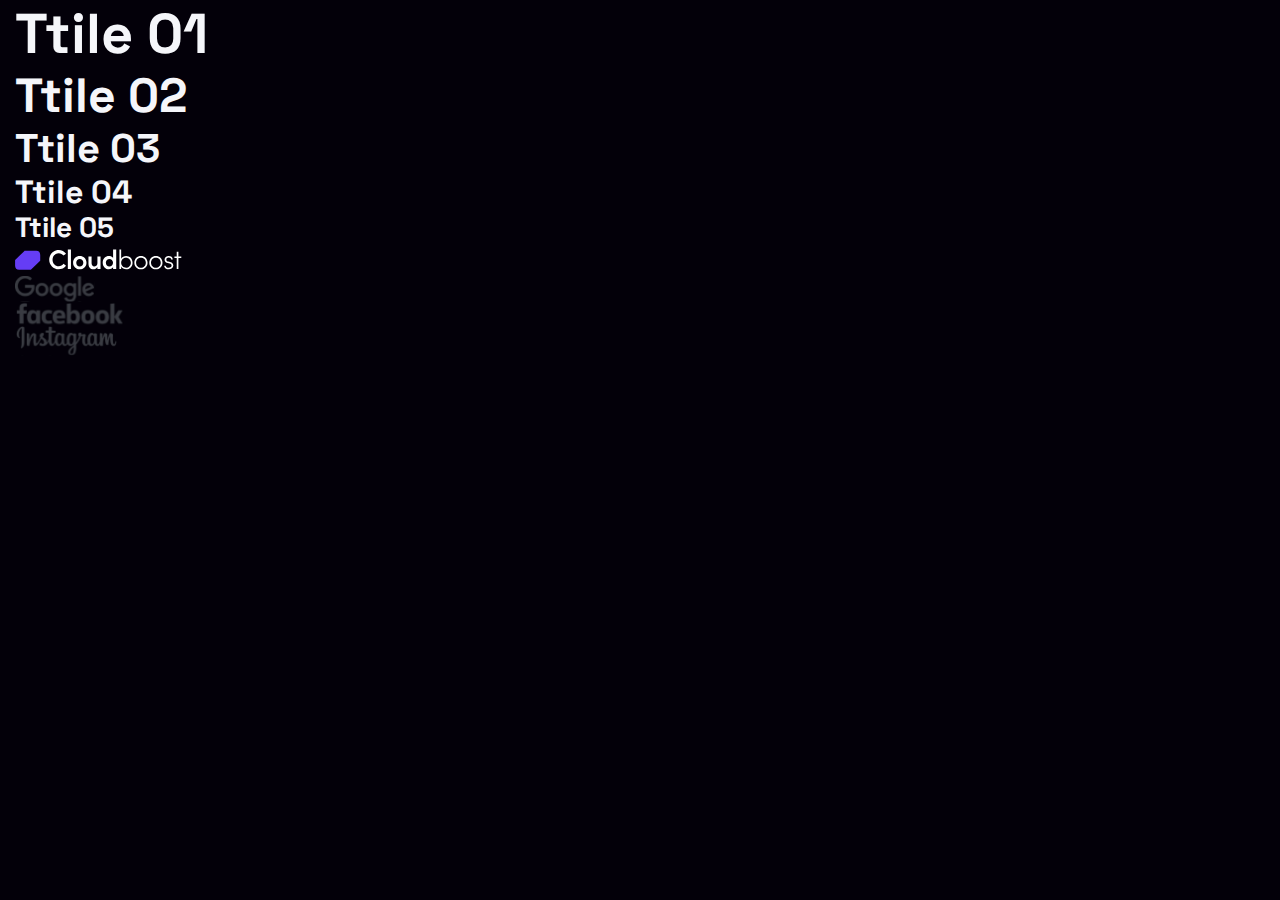
==== index.html @ 947f38cb "Configurações iniciais do projeto: Estrutura de pastas, arquivos e imagens" ====
<!DOCTYPE html>
<html lang="pt-br">

<head>
    <link rel="preconnect" href="https://fonts.googleapis.com">
    <link rel="preconnect" href="https://fonts.gstatic.com" crossorigin>
    <link href="https://fonts.googleapis.com/css2?family=Space+Grotesk:wght@300..700&display=swap" rel="stylesheet">
    <link
        href="https://fonts.googleapis.com/css2?family=Inter:ital,opsz,wght@0,14..32,100..900;1,14..32,100..900&display=swap"
        rel="stylesheet">

    <meta charset="UTF-8">
    <meta name="viewport" content="width=device-width, initial-scale=1.0">
    <title>Cloudboost</title>
    <link rel="stylesheet" href="./css/main.min.css">
</head>

<body>
    <div class="container">
        <h1>Ttile 01</h1>
        <h2>Ttile 02</h2>
        <h3>Ttile 03</h3>
        <h4>Ttile 04</h4>
        <h5>Ttile 05</h5>
        <img src="./img/logo.svg" alt="">
        <img src="img/google.svg" alt="">
        <img src="img/facebook.svg" alt="">
        <img src="img/instagram.svg" alt="">
    </div>

</body>

</html>
---- css/main.min.css ----
*{margin:0;padding:0;box-sizing:border-box}html{font-size:62.5%;background:#030009}img{max-width:100%;display:block}a{display:block;text-decoration:none}button{all:unset;cursor:pointer}ul{list-style:none}.container{width:100%;padding:0 1.5rem;max-width:151.6rem;margin:0 auto}html{font-family:"Inter",sans-serif;color:#f5f6fa}h1,h2,h3,h4,h5,h6{font-family:"Space Grotesk",sans-serif;font-weight:700;line-height:120%}h1{font-size:5.6rem}h2{font-size:4.8rem}h3{font-size:4rem}h4{font-size:3.2rem}h5{font-size:2.8rem}/*# sourceMappingURL=main.min.css.map */
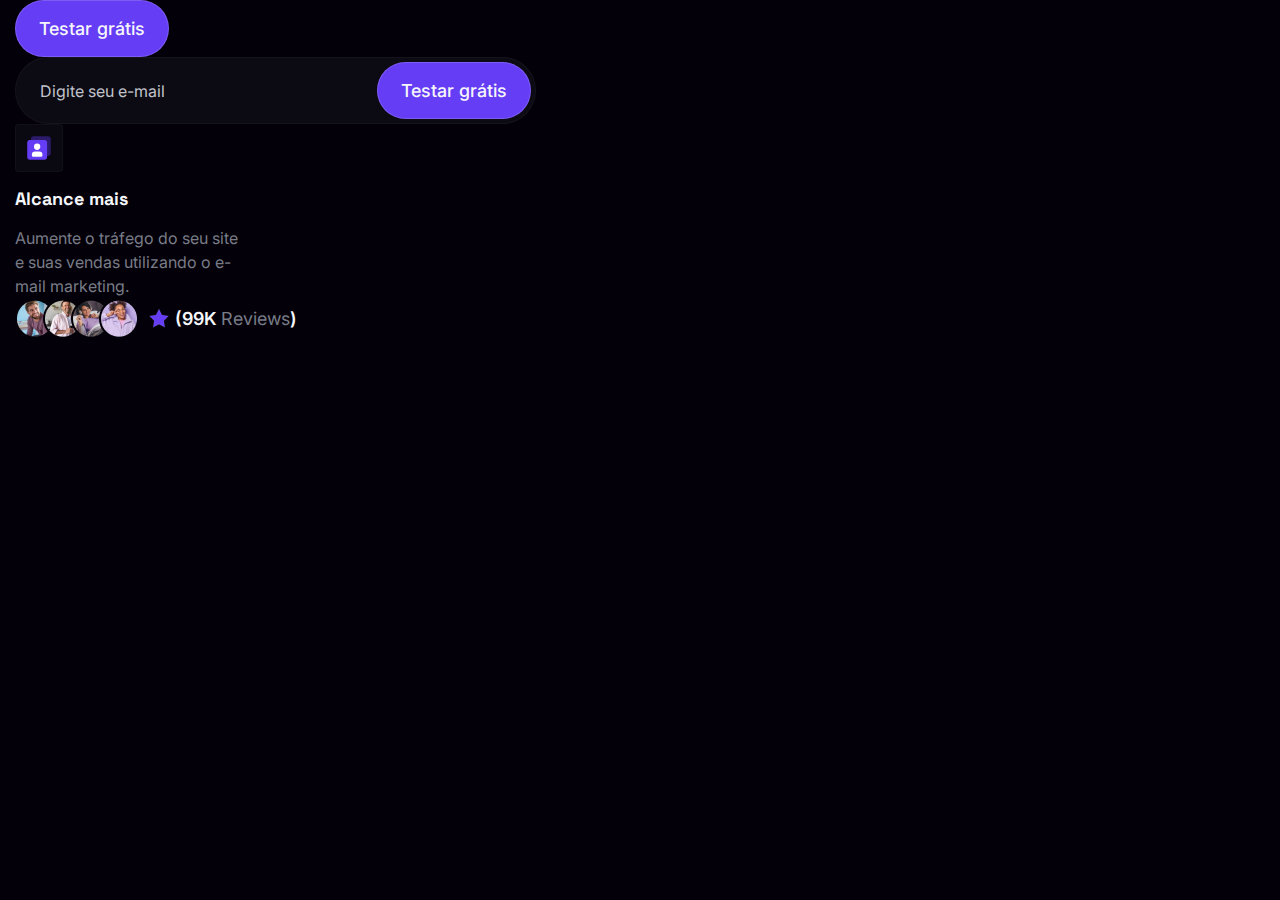
==== commit 482cb409: "Componentes finalizados" ====
--- a/index.html
+++ b/index.html
@@ -17,15 +17,32 @@
 
 <body>
     <div class="container">
-        <h1>Ttile 01</h1>
-        <h2>Ttile 02</h2>
-        <h3>Ttile 03</h3>
-        <h4>Ttile 04</h4>
-        <h5>Ttile 05</h5>
-        <img src="./img/logo.svg" alt="">
-        <img src="img/google.svg" alt="">
-        <img src="img/facebook.svg" alt="">
-        <img src="img/instagram.svg" alt="">
+        <a href="#" class="btn-primary">Testar grátis</a>
+
+        <form action="" class="form-email">
+            <input type="email" placeholder="Digite seu e-mail">
+            <button type="submit" class="btn-primary">Testar grátis</button>
+        </form>
+
+        <div class="card">
+            <div class="icon">
+                <img src="./img/icon-alcance.svg" alt="Ícone alcance mais">
+            </div>
+
+            <div class="text">
+                <h6>Alcance mais</h6>
+                <p>Aumente o tráfego do seu site e suas vendas utilizando o e-mail marketing.</p>
+            </div>
+        </div>
+
+        <div class="review">
+            <img src="./img/users.png" alt="Fotos dos usuários">
+
+            <div>
+                <img src="./img/icon-star.svg" alt="Ícone de estrela">
+                <p>(99K <span>Reviews</span>)</p>
+            </div>
+        </div>
     </div>
 
 </body>
--- a/css/main.min.css
+++ b/css/main.min.css
@@ -1 +1 @@
-*{margin:0;padding:0;box-sizing:border-box}html{font-size:62.5%;background:#030009}img{max-width:100%;display:block}a{display:block;text-decoration:none}button{all:unset;cursor:pointer}ul{list-style:none}.container{width:100%;padding:0 1.5rem;max-width:151.6rem;margin:0 auto}html{font-family:"Inter",sans-serif;color:#f5f6fa}h1,h2,h3,h4,h5,h6{font-family:"Space Grotesk",sans-serif;font-weight:700;line-height:120%}h1{font-size:5.6rem}h2{font-size:4.8rem}h3{font-size:4rem}h4{font-size:3.2rem}h5{font-size:2.8rem}/*# sourceMappingURL=main.min.css.map */+*{margin:0;padding:0;box-sizing:border-box}html{font-size:62.5%;background:#030009}img{max-width:100%;display:block}a{display:inline-block;text-decoration:none}button{all:unset;cursor:pointer}ul{list-style:none}.container{width:100%;padding:0 1.5rem;max-width:151.6rem;margin:0 auto}html{font-family:"Inter",sans-serif;color:#f5f6fa}h1,h2,h3,h4,h5,h6{font-family:"Space Grotesk",sans-serif;font-weight:700;line-height:120%}h1{font-size:5.6rem}h2{font-size:4.8rem}h3{font-size:4rem}h4{font-size:3.2rem}h5{font-size:2.8rem}.btn-primary{padding:1.4rem 2.3rem;border:1px solid rgba(255,255,255,.16);border-radius:10rem;background-color:#653df5;color:#f5f6fa;font-size:1.8rem;font-weight:500;line-height:150%;transition:background-color .3s ease}.btn-primary:hover{background-color:#4e32b5}.form-email{padding:.4rem .4rem .4rem 2.4rem;border-radius:10rem;border:1px solid rgba(255,255,255,.04);background:rgba(255,255,255,.04);max-width:52.1rem;display:flex;gap:1.6rem}.form-email input{all:unset;flex:1;color:#f5f6fa;font-size:1.6rem;line-height:150%}.form-email input::-moz-placeholder{color:#c0c3cc}.form-email input::placeholder{color:#c0c3cc}.card{width:100%;max-width:22.5rem}.card .icon{width:4.8rem;height:4.8rem;padding:1.1rem;border-radius:4px;border:1px solid rgba(255,255,255,.03);background:rgba(255,255,255,.03);margin-bottom:1.6rem}.card .text h6{font-size:1.8rem;font-weight:700;line-height:120%;margin-bottom:1.6rem}.card .text p{color:#787c87;font-size:1.6rem;line-height:150%}.review{display:flex;align-items:center;gap:.8rem}.review div{display:flex;align-items:center;gap:.4rem}.review div p{color:#f5f6fa;font-size:1.8rem;font-weight:600;line-height:150%}.review div p span{color:#787c87;font-weight:400}/*# sourceMappingURL=main.min.css.map */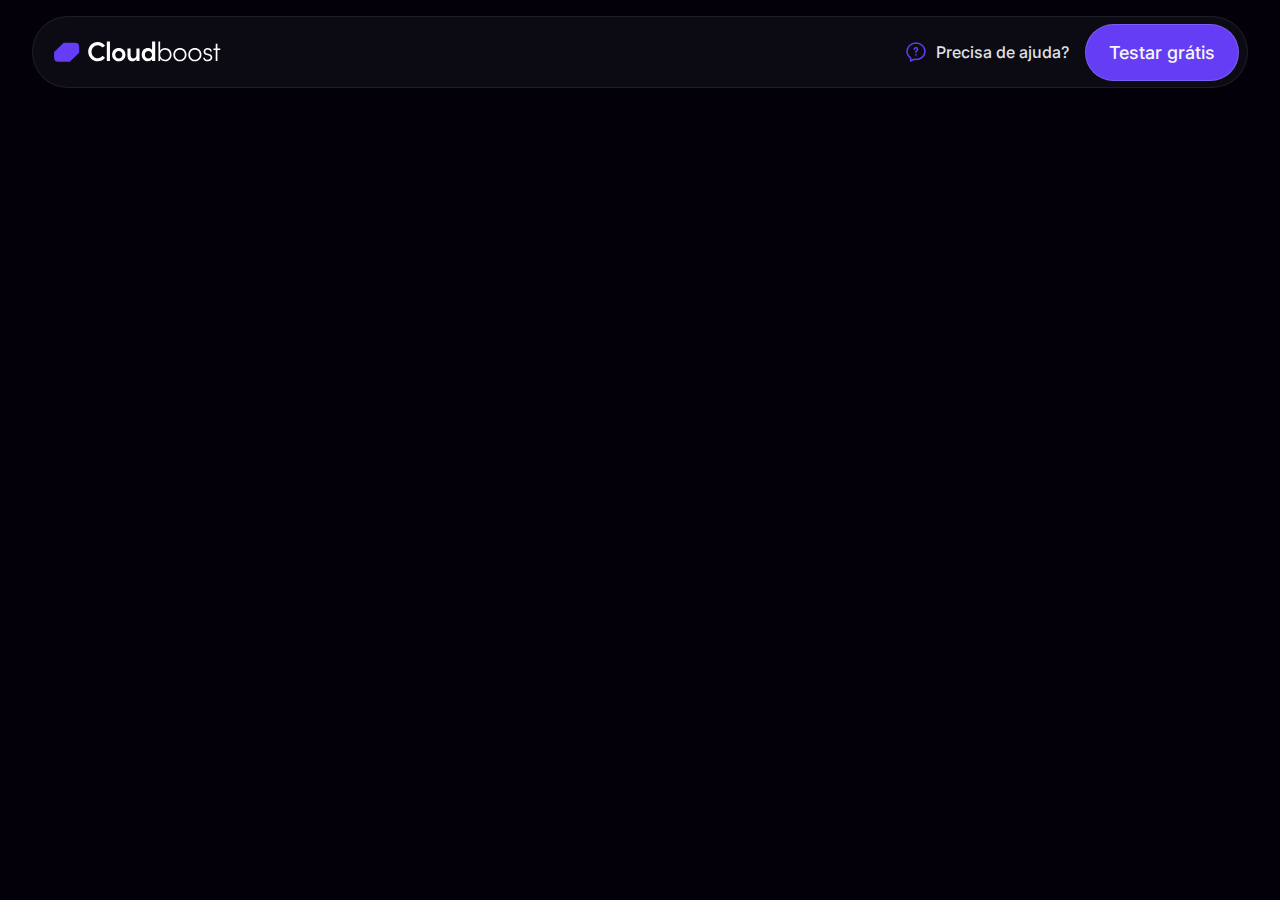
==== commit 05c39350: "Header finalizada" ====
--- a/index.html
+++ b/index.html
@@ -16,34 +16,24 @@
 </head>
 
 <body>
-    <div class="container">
-        <a href="#" class="btn-primary">Testar grátis</a>
+    <header>
+        <div class="container">
+            <div class="content-header">
+                <a href="#">
+                    <img src="./img/logo.svg" alt="Logo Cloudboost">
+                </a>
 
-        <form action="" class="form-email">
-            <input type="email" placeholder="Digite seu e-mail">
-            <button type="submit" class="btn-primary">Testar grátis</button>
-        </form>
+                <nav>
+                    <a href="#">
+                        <img src="./img/icon-help.svg" alt="">
+                        <span>Precisa de ajuda?</span>
+                    </a>
 
-        <div class="card">
-            <div class="icon">
-                <img src="./img/icon-alcance.svg" alt="Ícone alcance mais">
-            </div>
-
-            <div class="text">
-                <h6>Alcance mais</h6>
-                <p>Aumente o tráfego do seu site e suas vendas utilizando o e-mail marketing.</p>
+                    <a href="#" class="btn-primary">Testar grátis</a>
+                </nav>
             </div>
         </div>
-
-        <div class="review">
-            <img src="./img/users.png" alt="Fotos dos usuários">
-
-            <div>
-                <img src="./img/icon-star.svg" alt="Ícone de estrela">
-                <p>(99K <span>Reviews</span>)</p>
-            </div>
-        </div>
-    </div>
+    </header>
 
 </body>
 
--- a/css/main.min.css
+++ b/css/main.min.css
@@ -1 +1 @@
-*{margin:0;padding:0;box-sizing:border-box}html{font-size:62.5%;background:#030009}img{max-width:100%;display:block}a{display:inline-block;text-decoration:none}button{all:unset;cursor:pointer}ul{list-style:none}.container{width:100%;padding:0 1.5rem;max-width:151.6rem;margin:0 auto}html{font-family:"Inter",sans-serif;color:#f5f6fa}h1,h2,h3,h4,h5,h6{font-family:"Space Grotesk",sans-serif;font-weight:700;line-height:120%}h1{font-size:5.6rem}h2{font-size:4.8rem}h3{font-size:4rem}h4{font-size:3.2rem}h5{font-size:2.8rem}.btn-primary{padding:1.4rem 2.3rem;border:1px solid rgba(255,255,255,.16);border-radius:10rem;background-color:#653df5;color:#f5f6fa;font-size:1.8rem;font-weight:500;line-height:150%;transition:background-color .3s ease}.btn-primary:hover{background-color:#4e32b5}.form-email{padding:.4rem .4rem .4rem 2.4rem;border-radius:10rem;border:1px solid rgba(255,255,255,.04);background:rgba(255,255,255,.04);max-width:52.1rem;display:flex;gap:1.6rem}.form-email input{all:unset;flex:1;color:#f5f6fa;font-size:1.6rem;line-height:150%}.form-email input::-moz-placeholder{color:#c0c3cc}.form-email input::placeholder{color:#c0c3cc}.card{width:100%;max-width:22.5rem}.card .icon{width:4.8rem;height:4.8rem;padding:1.1rem;border-radius:4px;border:1px solid rgba(255,255,255,.03);background:rgba(255,255,255,.03);margin-bottom:1.6rem}.card .text h6{font-size:1.8rem;font-weight:700;line-height:120%;margin-bottom:1.6rem}.card .text p{color:#787c87;font-size:1.6rem;line-height:150%}.review{display:flex;align-items:center;gap:.8rem}.review div{display:flex;align-items:center;gap:.4rem}.review div p{color:#f5f6fa;font-size:1.8rem;font-weight:600;line-height:150%}.review div p span{color:#787c87;font-weight:400}/*# sourceMappingURL=main.min.css.map */+*{margin:0;padding:0;box-sizing:border-box}html{font-size:62.5%;background:#030009}img{max-width:100%;display:block}a{display:inline-block;text-decoration:none}button{all:unset;cursor:pointer}ul{list-style:none}.container{width:100%;max-width:124.6rem;padding:0 1.5rem;margin:0 auto}html{font-family:"Inter",sans-serif;color:#f5f6fa}h1,h2,h3,h4,h5,h6{font-family:"Space Grotesk",sans-serif;font-weight:700;line-height:120%}h1{font-size:5.6rem}h2{font-size:4.8rem}h3{font-size:4rem}h4{font-size:3.2rem}h5{font-size:2.8rem}.btn-primary{padding:1.4rem 2.3rem;border:1px solid rgba(255,255,255,.16);border-radius:10rem;background-color:#653df5;color:#f5f6fa;font-size:1.8rem;font-weight:500;line-height:150%;transition:background-color .3s ease}.btn-primary:hover{background-color:#4e32b5}.form-email{padding:.4rem .4rem .4rem 2.4rem;border-radius:10rem;border:1px solid rgba(255,255,255,.04);background:rgba(255,255,255,.04);max-width:52.1rem;display:flex;align-items:center;gap:1.6rem}.form-email input{all:unset;flex:1;color:#f5f6fa;font-size:1.6rem;line-height:150%}.form-email input::-moz-placeholder{color:#c0c3cc}.form-email input::placeholder{color:#c0c3cc}.card{width:100%;max-width:22.5rem}.card .icon{width:4.8rem;height:4.8rem;padding:1.1rem;border-radius:4px;border:1px solid rgba(255,255,255,.03);background:rgba(255,255,255,.03);margin-bottom:1.6rem}.card .text h6{font-size:1.8rem;font-weight:700;line-height:120%;margin-bottom:1.6rem}.card .text p{color:#787c87;font-size:1.6rem;line-height:150%}.review{display:flex;align-items:center;gap:.8rem}.review div{display:flex;align-items:center;gap:.4rem}.review div p{color:#f5f6fa;font-size:1.8rem;font-weight:600;line-height:150%}.review div p span{color:#787c87;font-weight:400}header{position:sticky;top:1.6rem;z-index:10;margin-top:1.6rem}header .content-header{border-radius:10rem;border:1px solid rgba(255,255,255,.08);background:rgba(255,255,255,.04);display:flex;align-items:center;justify-content:space-between;height:7.2rem;padding:.8rem .8rem .8rem 2.1rem}header .content-header nav{display:flex;align-items:center;gap:1.6rem}header .content-header nav a{display:flex;align-items:center;gap:.8rem}header .content-header nav a span{color:#dfe1e8;font-size:1.6rem;font-weight:500;line-height:150%;transition:color .3s ease}header .content-header nav a span:hover{color:#653df5}/*# sourceMappingURL=main.min.css.map */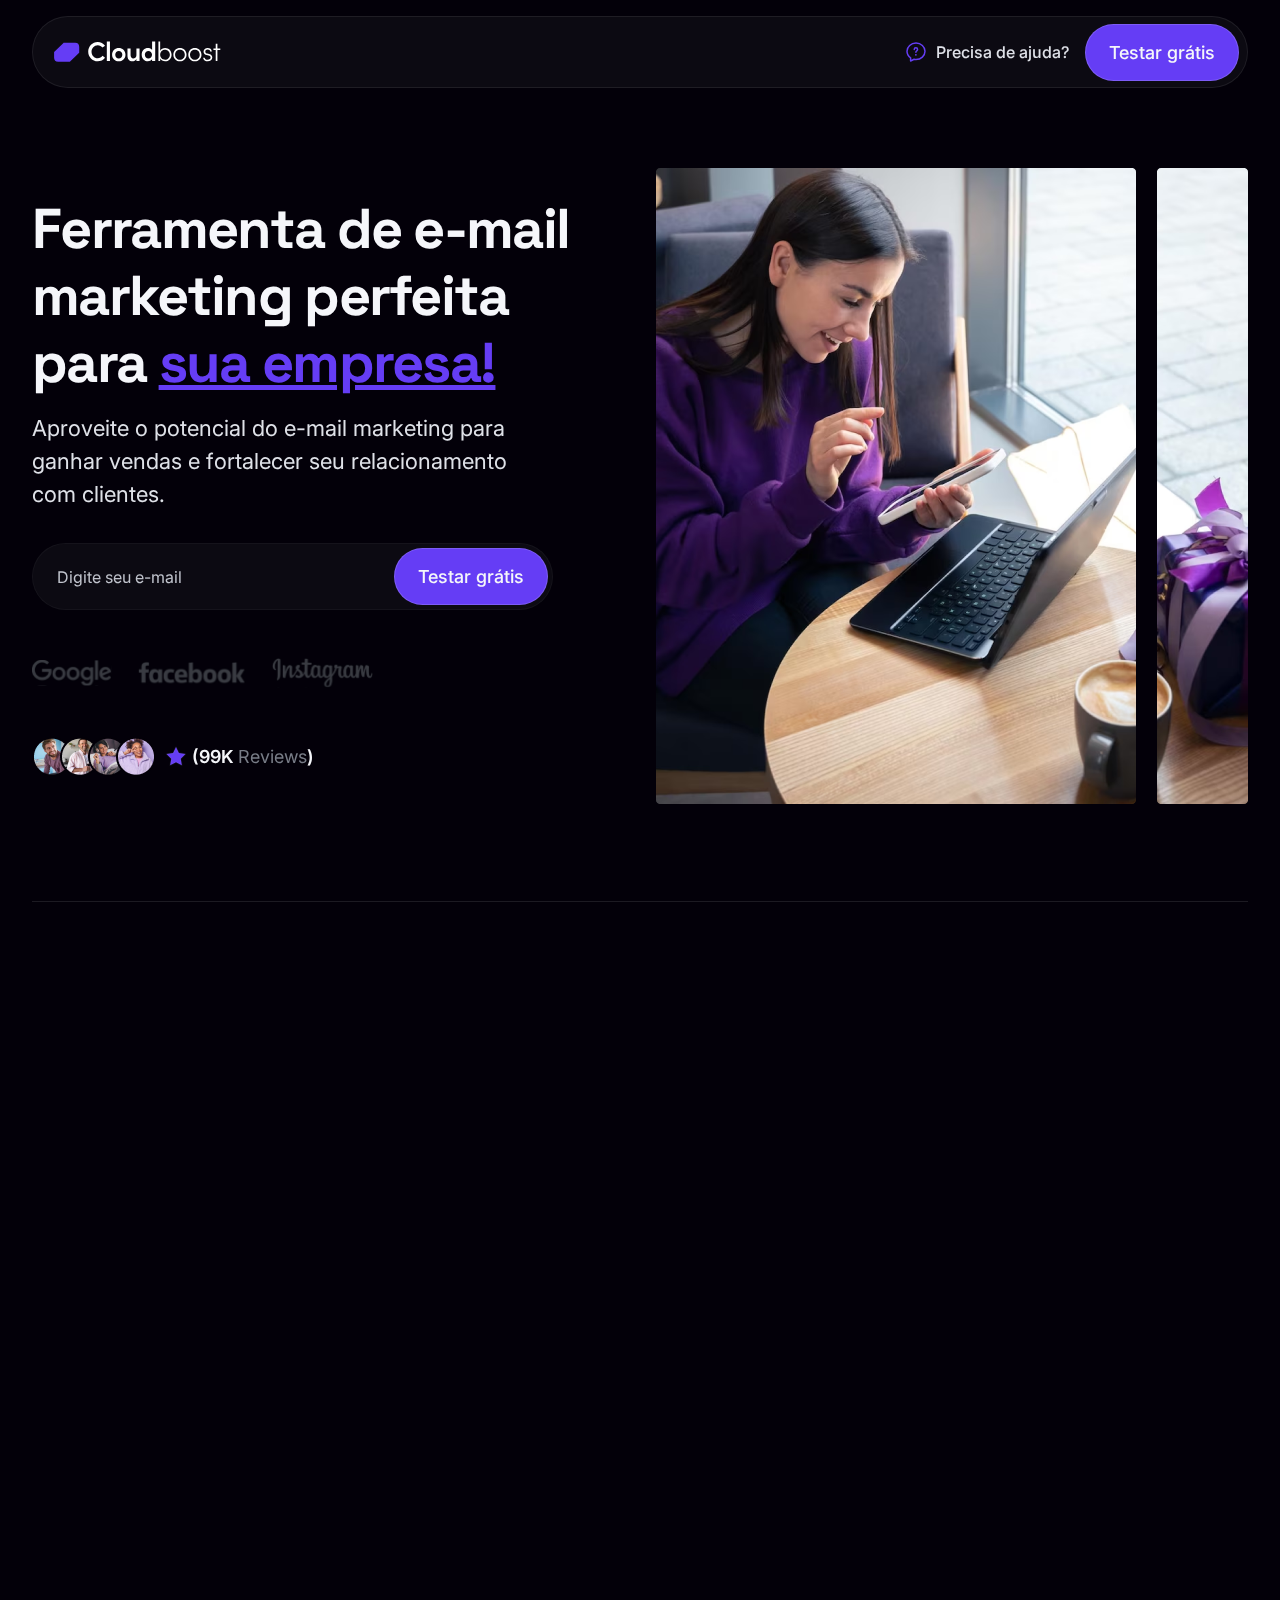
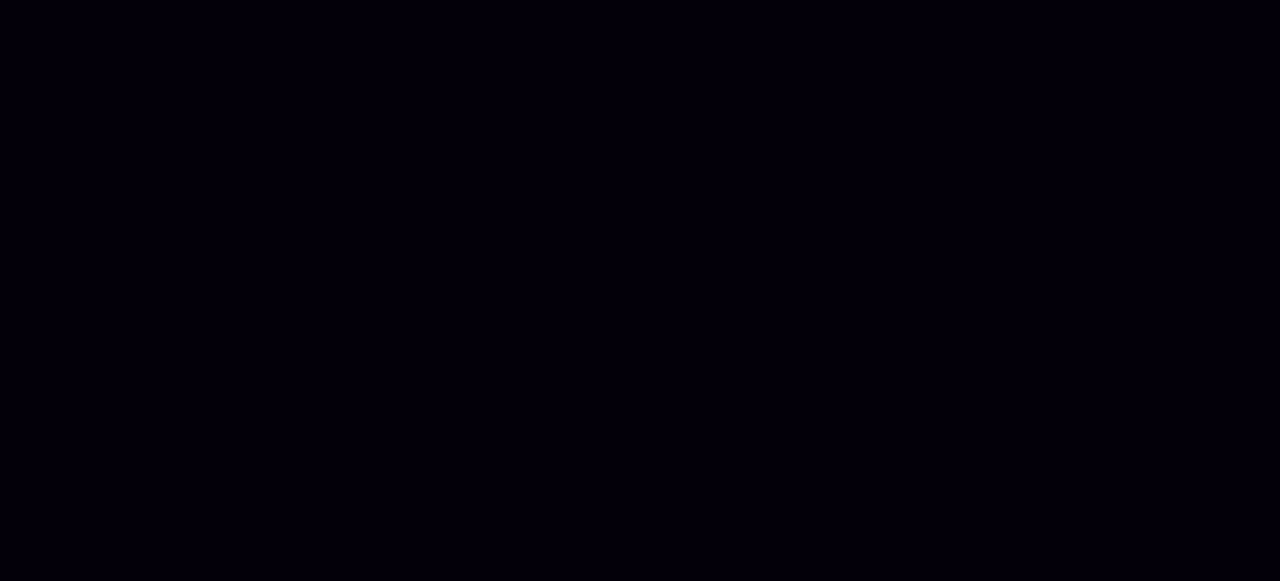
==== commit db29e684: "Versão desktop finalizada" ====
--- a/index.html
+++ b/index.html
@@ -12,13 +12,15 @@
     <meta charset="UTF-8">
     <meta name="viewport" content="width=device-width, initial-scale=1.0">
     <title>Cloudboost</title>
+
+    <link href="https://unpkg.com/aos@2.3.1/dist/aos.css" rel="stylesheet">
     <link rel="stylesheet" href="./css/main.min.css">
 </head>
 
 <body>
     <header>
         <div class="container">
-            <div class="content-header">
+            <div class="content-header" data-aos="fade-up">
                 <a href="#">
                     <img src="./img/logo.svg" alt="Logo Cloudboost">
                 </a>
@@ -35,6 +37,119 @@
         </div>
     </header>
 
+    <main>
+        <section class="s-hero">
+            <div class="container">
+                <div class="hero-content">
+                    <div class="left" data-aos="fade-left">
+                        <h1>Ferramenta de e-mail marketing perfeita para <span>sua empresa!</span></h1>
+
+                        <p>Aproveite o potencial do e-mail marketing para ganhar vendas e fortalecer seu relacionamento
+                            com
+                            clientes.</p>
+
+                        <form class="form-email">
+                            <input type="email" placeholder="Digite seu e-mail">
+                            <button type="submit" class="btn-primary">Testar grátis</button>
+                        </form>
+
+                        <ul>
+                            <li><img src="./img/google.svg" alt="Google"></li>
+                            <li><img src="./img/facebook.svg" alt="Facebook"></li>
+                            <li><img src="./img/instagram.svg" alt="instagram"></li>
+                        </ul>
+
+                        <div class="review">
+                            <img src="./img/users.png" alt="Fotos dos usuários">
+
+                            <div>
+                                <img src="./img/icon-star.svg" alt="Ícone de estrela">
+                                <p>(99K <span>Reviews</span>)</p>
+                            </div>
+                        </div>
+                    </div>
+
+                    <img src="./img/main-image.png" alt="" data-aos="fade-right">
+                </div>
+            </div>
+        </section>
+
+        <section class="s-recursos">
+            <div class="container">
+                <div class="top" data-aos="fade-right">
+                    <h3>Conheça os recursos da ferramenta de e-mail marketing CloudBoost</h3>
+                    <p>Mais de 5.000 empresas que utilizam ✌️</p>
+                </div>
+
+                <div class="cards" data-aos="fade-up">
+                    <div class="card">
+                        <div class="icon">
+                            <img src="./img/icon-alcance.svg" alt="">
+                        </div>
+
+                        <div class="text">
+                            <h6>Alcance mais</h6>
+                            <p>Aumente o tráfego do seu<br> site e suas vendas utilizando<br> o e-mail marketing.</p>
+                        </div>
+                    </div>
+
+                    <div class="card">
+                        <div class="icon">
+                            <img src="./img/icon-gaste.svg" alt="">
+                        </div>
+
+                        <div class="text">
+                            <h6>Gaste menos</h6>
+                            <p>Com a ferramenta você faz envios em massa, gastando menos de<br> R$ 0,01 por mensagem!
+                            </p>
+                        </div>
+                    </div>
+
+                    <div class="card">
+                        <div class="icon">
+                            <img src="./img/icon-autonomia.svg" alt="">
+                        </div>
+
+                        <div class="text">
+                            <h6>Autonomia e resultado</h6>
+                            <p>Crie listas de contatos,<br> campanhas e ainda analise o resultado de cada envio.</p>
+                        </div>
+                    </div>
+
+                    <div class="card">
+                        <div class="icon">
+                            <img src="./img/icon-alcance.svg" alt="">
+                        </div>
+
+                        <div class="text">
+                            <h6>Templates Boost</h6>
+                            <p>Modelos prontos para cada tipo de e-mail: newsletter, lançamento, campanha de vendas e
+                                outros.</p>
+                        </div>
+                    </div>
+                </div>
+            </div>
+        </section>
+
+        <section class="s-marketing" data-aos="zoom-in">
+            <div class="container">
+                <div class="box">
+                    <h2>Alavanque com a Ferramenta de E-mail Marketing Perfeita!</h2>
+                    <p>Aumente as conversões, nutra relacionamentos e alcance o sucesso. Experimente agora mesmo!</p>
+                    <a href="#" class="btn-primary">Testar grátis</a>
+                </div>
+            </div>
+        </section>
+    </main>
+
+    <script src="https://unpkg.com/aos@2.3.1/dist/aos.js"></script>
+
+    <script>
+        AOS.init({
+            duration: 1000, // 1 segundo
+            disable: 'mobile'
+        });
+    </script>
 </body>
 
 </html>--- a/css/main.min.css
+++ b/css/main.min.css
@@ -1 +1 @@
-*{margin:0;padding:0;box-sizing:border-box}html{font-size:62.5%;background:#030009}img{max-width:100%;display:block}a{display:inline-block;text-decoration:none}button{all:unset;cursor:pointer}ul{list-style:none}.container{width:100%;max-width:124.6rem;padding:0 1.5rem;margin:0 auto}html{font-family:"Inter",sans-serif;color:#f5f6fa}h1,h2,h3,h4,h5,h6{font-family:"Space Grotesk",sans-serif;font-weight:700;line-height:120%}h1{font-size:5.6rem}h2{font-size:4.8rem}h3{font-size:4rem}h4{font-size:3.2rem}h5{font-size:2.8rem}.btn-primary{padding:1.4rem 2.3rem;border:1px solid rgba(255,255,255,.16);border-radius:10rem;background-color:#653df5;color:#f5f6fa;font-size:1.8rem;font-weight:500;line-height:150%;transition:background-color .3s ease}.btn-primary:hover{background-color:#4e32b5}.form-email{padding:.4rem .4rem .4rem 2.4rem;border-radius:10rem;border:1px solid rgba(255,255,255,.04);background:rgba(255,255,255,.04);max-width:52.1rem;display:flex;align-items:center;gap:1.6rem}.form-email input{all:unset;flex:1;color:#f5f6fa;font-size:1.6rem;line-height:150%}.form-email input::-moz-placeholder{color:#c0c3cc}.form-email input::placeholder{color:#c0c3cc}.card{width:100%;max-width:22.5rem}.card .icon{width:4.8rem;height:4.8rem;padding:1.1rem;border-radius:4px;border:1px solid rgba(255,255,255,.03);background:rgba(255,255,255,.03);margin-bottom:1.6rem}.card .text h6{font-size:1.8rem;font-weight:700;line-height:120%;margin-bottom:1.6rem}.card .text p{color:#787c87;font-size:1.6rem;line-height:150%}.review{display:flex;align-items:center;gap:.8rem}.review div{display:flex;align-items:center;gap:.4rem}.review div p{color:#f5f6fa;font-size:1.8rem;font-weight:600;line-height:150%}.review div p span{color:#787c87;font-weight:400}header{position:sticky;top:1.6rem;z-index:10;margin-top:1.6rem}header .content-header{border-radius:10rem;border:1px solid rgba(255,255,255,.08);background:rgba(255,255,255,.04);display:flex;align-items:center;justify-content:space-between;height:7.2rem;padding:.8rem .8rem .8rem 2.1rem}header .content-header nav{display:flex;align-items:center;gap:1.6rem}header .content-header nav a{display:flex;align-items:center;gap:.8rem}header .content-header nav a span{color:#dfe1e8;font-size:1.6rem;font-weight:500;line-height:150%;transition:color .3s ease}header .content-header nav a span:hover{color:#653df5}/*# sourceMappingURL=main.min.css.map */+*{margin:0;padding:0;box-sizing:border-box}html{font-size:62.5%;background:#030009}img{max-width:100%;display:block}a{display:inline-block;text-decoration:none}button{all:unset;cursor:pointer}ul{list-style:none}.container{width:100%;max-width:124.6rem;padding:0 1.5rem;margin:0 auto}html{font-family:"Inter",sans-serif;color:#f5f6fa}h1,h2,h3,h4,h5,h6{font-family:"Space Grotesk",sans-serif;font-weight:700;line-height:120%}h1{font-size:5.6rem}h2{font-size:4.8rem}h3{font-size:4rem}h4{font-size:3.2rem}h5{font-size:2.8rem}.btn-primary{padding:1.4rem 2.3rem;border:1px solid rgba(255,255,255,.16);border-radius:10rem;background-color:#653df5;color:#f5f6fa;font-size:1.8rem;font-weight:500;line-height:150%;transition:background-color .3s ease}.btn-primary:hover{background-color:#4e32b5}.form-email{padding:.4rem .4rem .4rem 2.4rem;border-radius:10rem;border:1px solid rgba(255,255,255,.04);background:rgba(255,255,255,.04);max-width:52.1rem;display:flex;align-items:center;gap:1.6rem}.form-email input{all:unset;flex:1;color:#f5f6fa;font-size:1.6rem;line-height:150%}.form-email input::-moz-placeholder{color:#c0c3cc}.form-email input::placeholder{color:#c0c3cc}.card{width:100%;max-width:24.8rem}.card .icon{width:4.8rem;height:4.8rem;padding:.8rem;border-radius:4px;border:1px solid rgba(255,255,255,.03);background:rgba(255,255,255,.03);margin-bottom:1.6rem}.card .text h6{font-size:1.8rem;font-weight:700;line-height:120%;margin-bottom:1.6rem}.card .text p{color:#787c87;font-size:1.6rem;line-height:150%}.review{display:flex;align-items:center;gap:.8rem}.review div{display:flex;align-items:center;gap:.4rem}.review div p{color:#f5f6fa;font-size:1.8rem;font-weight:600;line-height:150%}.review div p span{color:#787c87;font-weight:400}header{position:sticky;top:1.6rem;z-index:10;margin-top:1.6rem}header .content-header{border-radius:10rem;border:1px solid rgba(255,255,255,.08);background:rgba(255,255,255,.04);-webkit-backdrop-filter:blur(3.5px);backdrop-filter:blur(3.5px);display:flex;align-items:center;justify-content:space-between;height:7.2rem;padding:.8rem .8rem .8rem 2.1rem}header .content-header nav{display:flex;align-items:center;gap:1.6rem}header .content-header nav a{display:flex;align-items:center;gap:.8rem}header .content-header nav a span{color:#dfe1e8;font-size:1.6rem;font-weight:500;line-height:150%;transition:color .3s ease}header .content-header nav a span:hover{color:#653df5}.s-hero .hero-content{display:flex;align-items:center;justify-content:space-between;padding-top:8rem;padding-bottom:9.7rem;border-bottom:1px solid rgba(255,255,255,.1)}.s-hero .left{max-width:60rem}.s-hero .left h1{margin-bottom:1.6rem;letter-spacing:-1.68px}.s-hero .left h1 span{color:#653df5;text-decoration-line:underline}.s-hero .left>p{max-width:49.1rem;color:#dfe1e8;font-size:2.2rem;line-height:150%;margin-bottom:3.2rem}.s-hero .left ul{margin:4.8rem 0;display:flex;align-items:center;gap:2.5rem}.s-recursos{padding-top:11.1rem}.s-recursos .top{display:flex;align-items:center;justify-content:space-between;margin-bottom:8rem}.s-recursos .top h3{max-width:66.1rem;letter-spacing:-1.2px}.s-recursos .top p{color:#dfe1e8;font-size:1.6rem;line-height:150%}.s-recursos .cards{display:flex;align-items:center;justify-content:space-between;padding-bottom:11.1rem;border-bottom:1px solid rgba(255,255,255,.1)}.s-marketing{padding-top:9.6rem;padding-bottom:12.6rem}.s-marketing .box{background:url(../img/bg-blue.svg) no-repeat center center;width:100%;height:46rem;padding-top:8.1rem;text-align:center}.s-marketing .box h2{font-size:5.6rem;letter-spacing:-1.68px;max-width:78.6rem;margin:0 auto}.s-marketing .box p{color:#dfe1e8;font-size:2rem;line-height:150%;max-width:50.1rem;margin:.8rem auto 3.2rem}.s-marketing .box .btn-primary{padding:1.8rem 6.5rem}/*# sourceMappingURL=main.min.css.map */